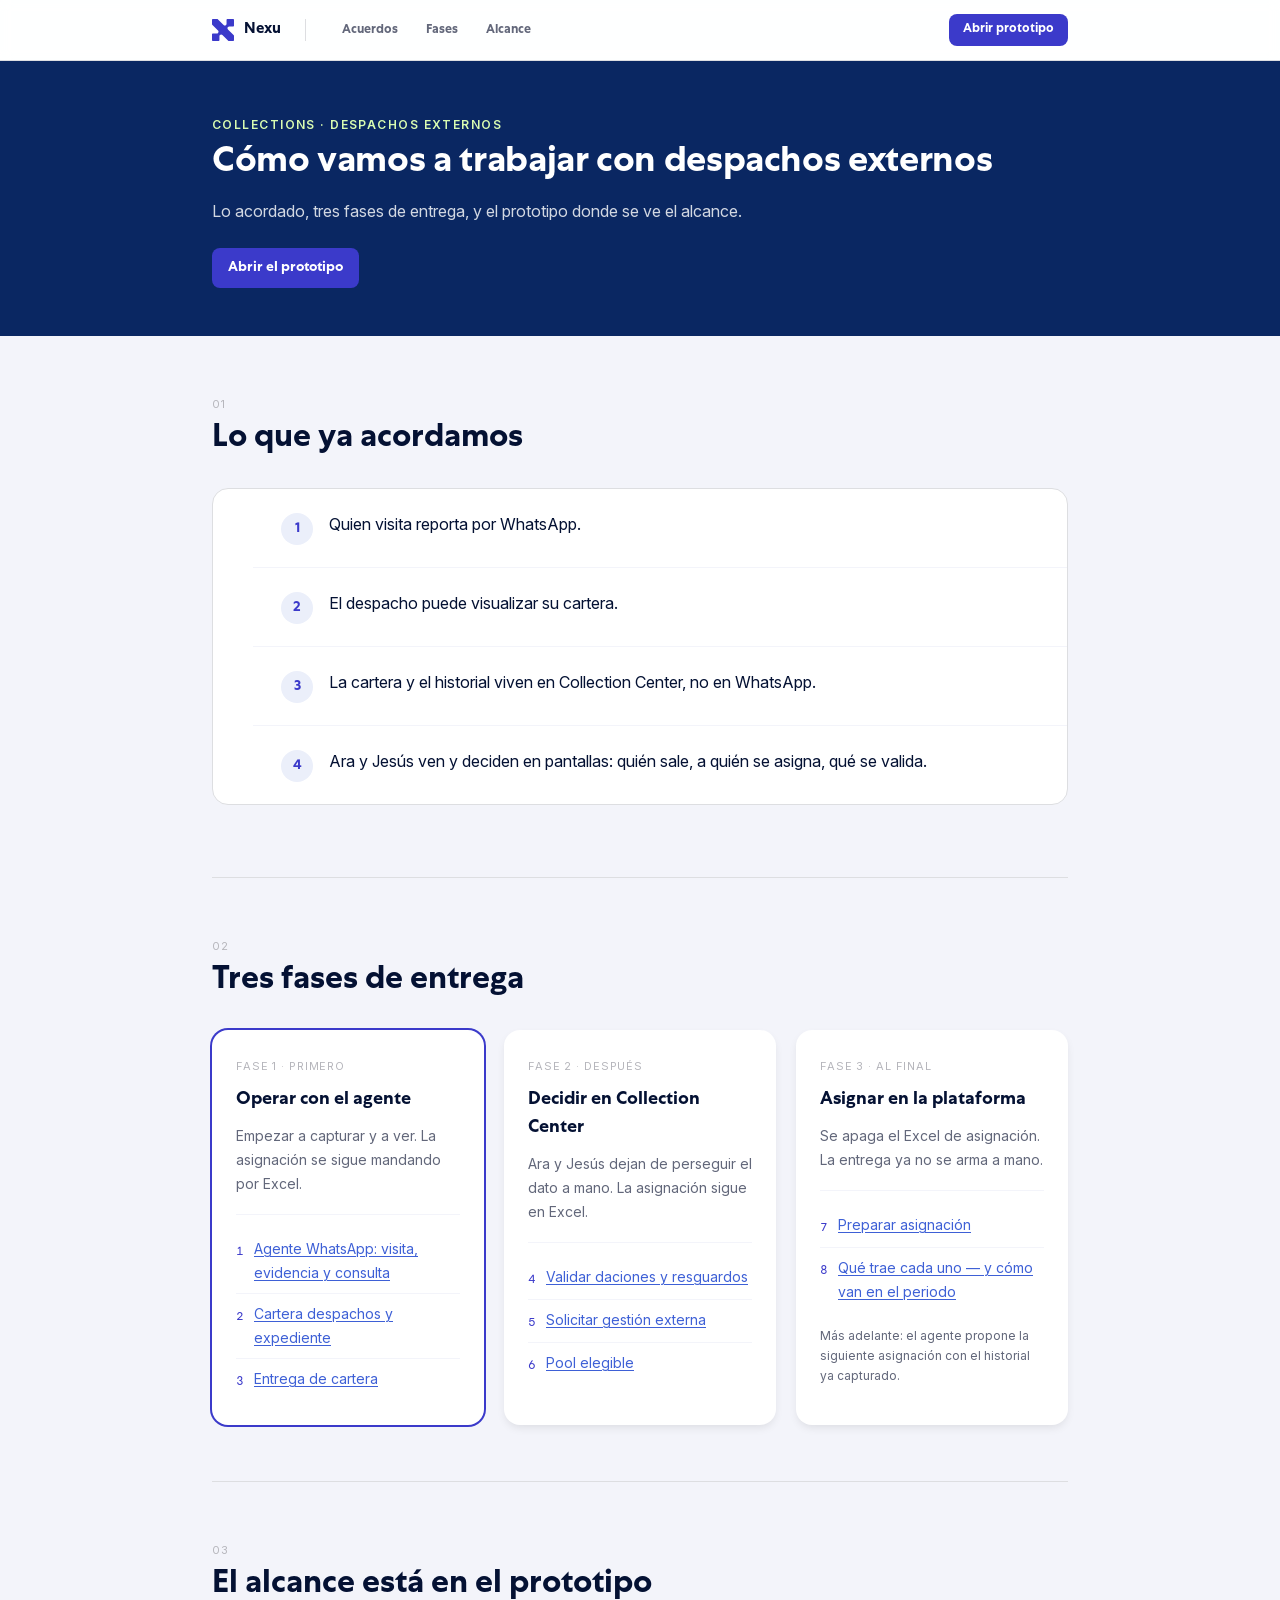
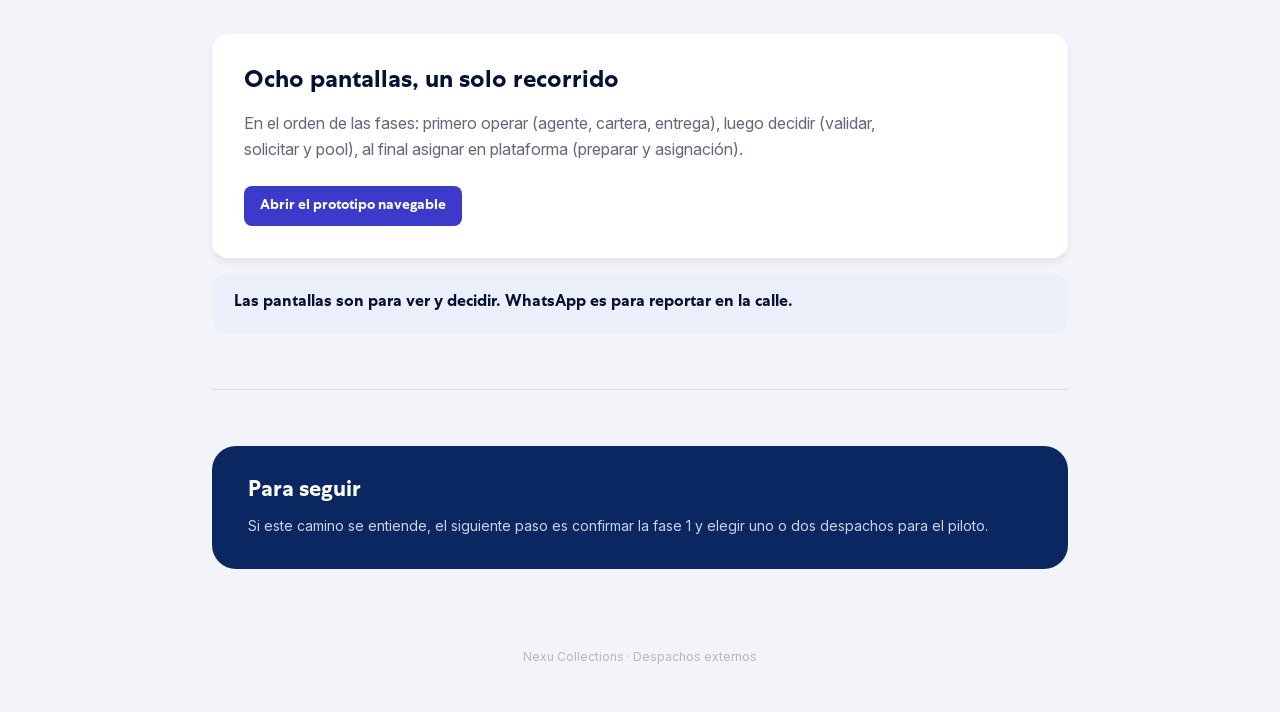
==== index.html @ f7c42046 "Publish collections deck and prototypes for the team. Static GitHub Pages copy of the hybrid proposa" ====
<!DOCTYPE html>
<html lang="es-MX">
<head>
<meta charset="UTF-8">
<meta name="viewport" content="width=device-width, initial-scale=1.0">
<title>Despachos externos — Enfoque y flujo · Nexu</title>
<link rel="stylesheet" href="design-system/colors_and_type.css">
<link rel="stylesheet" href="design-system/kit.css">
<script src="design-system/icons.js"></script>
<style>
  html{scroll-behavior:smooth;scroll-padding-top:72px}
  body{background:var(--gray-100)}
  .pitch{max-width:920px;margin:0 auto;padding:0 32px}
  .pitch section{padding:56px 0}
  .pitch section + section{border-top:1px solid var(--gray-200)}
  .doc-nav{position:sticky;top:0;z-index:50;background:rgba(255,255,255,.92);backdrop-filter:blur(6px);
    border-bottom:1px solid var(--gray-200)}
  .doc-nav-inner{max-width:920px;margin:0 auto;padding:0 32px;height:60px;display:flex;align-items:center;gap:24px}
  .doc-nav .brand{display:flex;align-items:center;gap:10px;flex:none}
  .doc-nav .brand .mark{width:22px;height:22px;color:var(--brand-primary-blue)}
  .doc-nav .brand .mark svg{width:100%;height:100%;display:block}
  .doc-nav .brand .word{font-family:var(--font-display);font-weight:700;font-size:15px;color:var(--text-base)}
  .doc-nav .sep{width:1px;height:22px;background:var(--gray-200);flex:none}
  .doc-links{display:flex;gap:4px;align-items:center;flex:1;min-width:0}
  .doc-links a{font-family:var(--font-display);font-weight:700;font-size:12.5px;color:var(--text-muted);
    text-decoration:none;white-space:nowrap;padding:8px 12px;border-radius:8px}
  .doc-links a:hover{background:var(--primary-100);color:var(--brand-primary-blue)}
  .doc-links a.btn{color:#fff;height:32px;padding:0 14px;font-size:12.5px;margin-left:auto;flex:none}
  .doc-links a.btn:hover{background:var(--brand-secondary-blue);color:#fff}
  a.btn{text-decoration:none;position:relative;z-index:2}
  .hero{background:var(--action-navy);color:#fff;padding:56px 0 48px}
  .hero-inner{max-width:920px;margin:0 auto;padding:0 32px}
  .hero .eyebrow{color:var(--brand-accent-green);font-family:var(--font-body);font-size:12px;text-transform:uppercase;
    letter-spacing:.12em;font-weight:600;margin:0 0 12px}
  .hero h1{font-family:var(--font-display);font-weight:700;font-size:36px;line-height:1.15;letter-spacing:-.01em;
    color:#fff;margin:0 0 14px}
  .hero p.lede{font-family:var(--font-body);font-size:16px;line-height:1.55;color:rgba(255,255,255,.82);
    max-width:580px;margin:0 0 24px}
  .hero-cta a{text-decoration:none}
  .sec-head{margin:0 0 28px}
  .sec-head h2{font-family:var(--font-display);font-weight:700;font-size:var(--fs-07);line-height:var(--lh-07);
    color:var(--text-base);margin:8px 0 0}
  .agree-list{background:#fff;border-radius:var(--radius-md);border:1px solid var(--gray-200);overflow:hidden}
  .agree-list li{display:flex;gap:16px;align-items:flex-start;padding:22px 28px;border-bottom:1px solid var(--gray-100);
    font-family:var(--font-body);font-size:var(--fs-04);line-height:var(--lh-04);color:var(--text-base)}
  .agree-list li:last-child{border-bottom:none}
  .agree-list .n{width:32px;height:32px;border-radius:var(--radius-pill);background:var(--primary-100);
    color:var(--brand-primary-blue);font-family:var(--font-display);font-weight:700;font-size:var(--fs-03);
    display:flex;align-items:center;justify-content:center;flex:none;margin-top:2px}
  .proto-jump{padding:32px}
  .proto-jump .card-title{font-size:var(--fs-06);line-height:var(--lh-06);margin:0 0 12px}
  .proto-jump .card-sub{font-size:var(--fs-04);line-height:var(--lh-04);color:var(--text-muted);margin:0 0 24px;max-width:640px}
  .proto-jump .btn{text-decoration:none}
  .rule{background:var(--primary-100);border-radius:var(--radius-md);padding:18px 22px;margin-top:16px;
    font-family:var(--font-display);font-weight:700;font-size:var(--fs-04);line-height:1.45;color:var(--text-base)}
  .phases{display:grid;grid-template-columns:repeat(3,1fr);gap:var(--space-5);align-items:stretch}
  .phase{padding:24px;display:flex;flex-direction:column}
  .phase.now{box-shadow:0 0 0 2px var(--brand-primary-blue)}
  .phase .lbl{font-family:var(--font-body);font-size:11px;letter-spacing:.08em;text-transform:uppercase;
    color:var(--text-subtle);margin:0 0 8px}
  .phase h3{font-family:var(--font-display);font-weight:700;font-size:var(--fs-05);line-height:var(--lh-05);margin:0 0 10px}
  .phase > p{font-family:var(--font-body);font-size:var(--fs-03);line-height:var(--lh-03);color:var(--text-muted);margin:0 0 18px}
  .phase-list + p{margin:14px 0 0;font-size:var(--fs-02);line-height:var(--lh-02)}
  .phase-list{list-style:none;margin:0;padding:0;border-top:1px solid var(--gray-100);padding-top:14px}
  .phase-list li{font-family:var(--font-body);font-size:var(--fs-03);line-height:var(--lh-03);color:var(--text-base);
    padding:8px 0;border-bottom:1px solid var(--gray-100);display:flex;gap:10px;align-items:flex-start}
  .phase-list li:last-child{border-bottom:none}
  .phase-list .step{font-family:var(--font-mono);font-size:var(--fs-02);color:var(--brand-primary-blue);flex:none;padding-top:2px}
  .phase-list a{color:var(--action-blue);text-decoration:underline;text-underline-offset:2px}
  .phase-list a:hover{color:var(--brand-primary-blue)}
  .phase-list a:focus-visible{outline:2px solid var(--brand-secondary-blue);outline-offset:2px;border-radius:4px}
  .cta{background:var(--action-navy);border-radius:24px;padding:32px 36px;color:#fff}
  .cta h2{font-family:var(--font-display);font-weight:700;font-size:22px;color:#fff;margin:0 0 8px}
  .cta p{font-family:var(--font-body);font-size:14px;color:rgba(255,255,255,.8);margin:0;line-height:1.55}
  .doc-footer{padding:24px 0 48px;text-align:center}
  .doc-footer p{font-family:var(--font-body);font-size:12px;color:var(--text-subtle);margin:0}
  @media (max-width:900px){
    .phases{grid-template-columns:1fr}
    .hero h1{font-size:28px}
    .sec-head h2{font-size:var(--fs-06);line-height:var(--lh-06)}
    .doc-links{display:none}
    .pitch{padding:0 20px}
  }
</style>
</head>
<body>

<nav class="doc-nav">
  <div class="doc-nav-inner">
    <div class="brand">
      <span class="mark">
        <svg viewBox="0 0 331.029 331.029" xmlns="http://www.w3.org/2000/svg"><path d="M 331 101.249 L 331 10.769 C 331 4.821 326.179 0 320.231 0 L 229.751 0 C 223.804 0 218.983 4.821 218.983 10.769 L 218.983 72.176 C 218.983 79.076 216.24 85.688 211.361 90.567 C 201.198 100.729 184.742 100.729 174.58 90.567 L 87.189 3.147 C 85.168 1.126 82.425 0 79.567 0 L 10.769 0 C 4.821 0 0 4.821 0 10.769 L 0 79.567 C 0 82.425 1.126 85.168 3.147 87.189 L 90.567 174.609 C 100.729 184.771 100.729 201.227 90.567 211.39 C 85.688 216.269 79.076 219.011 72.176 219.011 L 10.769 219.011 C 4.821 219.011 0 223.833 0 229.78 L 0 320.26 C 0 326.207 4.821 331.029 10.769 331.029 L 101.249 331.029 C 107.196 331.029 112.017 326.207 112.017 320.26 L 112.017 258.853 C 112.017 251.953 114.76 245.341 119.639 240.462 C 129.802 230.3 146.258 230.3 156.42 240.462 L 243.84 327.882 C 245.861 329.903 248.604 331.029 251.462 331.029 L 320.26 331.029 C 326.207 331.029 331.029 326.207 331.029 320.26 L 331.029 251.462 C 331.029 248.604 329.903 245.861 327.882 243.84 L 240.462 156.42 C 230.3 146.258 230.3 129.802 240.462 119.639 C 245.341 114.76 251.953 112.017 258.853 112.017 L 320.26 112.017 C 326.207 112.017 331.029 107.196 331.029 101.249 L 331 101.249 Z" fill="currentColor"></path></svg>
      </span>
      <span class="word">Nexu</span>
    </div>
    <div class="sep"></div>
    <div class="doc-links">
      <a href="#acuerdos">Acuerdos</a>
      <a href="#fases">Fases</a>
      <a href="#flujo">Alcance</a>
      <a class="btn btn-primary btn-sm" href="prototipos/index.html?start=agente#whatsapp">Abrir prototipo</a>
    </div>
  </div>
</nav>

<header class="hero">
  <div class="hero-inner">
    <p class="eyebrow">Collections · Despachos externos</p>
    <h1>Cómo vamos a trabajar con despachos externos</h1>
    <p class="lede">Lo acordado, tres fases de entrega, y el prototipo donde se ve el alcance.</p>
    <div class="hero-cta">
      <a class="btn btn-primary" href="prototipos/index.html?start=agente#whatsapp">Abrir el prototipo</a>
    </div>
  </div>
</header>

<div class="pitch">

  <section id="acuerdos">
    <div class="sec-head">
      <span class="eyebrow">01</span>
      <h2>Lo que ya acordamos</h2>
    </div>
    <ul class="agree-list">
      <li><span class="n">1</span> Quien visita reporta por WhatsApp.</li>
      <li><span class="n">2</span> El despacho puede visualizar su cartera.</li>
      <li><span class="n">3</span> La cartera y el historial viven en Collection Center, no en WhatsApp.</li>
      <li><span class="n">4</span> Ara y Jesús ven y deciden en pantallas: quién sale, a quién se asigna, qué se valida.</li>
    </ul>
  </section>

  <section id="fases">
    <div class="sec-head">
      <span class="eyebrow">02</span>
      <h2>Tres fases de entrega</h2>
    </div>
    <div class="phases">
      <div class="card card-raised phase now">
        <p class="lbl">Fase 1 · Primero</p>
        <h3>Operar con el agente</h3>
        <p>Empezar a capturar y a ver. La asignación se sigue mandando por Excel.</p>
        <ul class="phase-list">
          <li><span class="step">1</span> <a href="prototipos/index.html?start=whatsapp#whatsapp">Agente WhatsApp: visita, evidencia y consulta</a></li>
          <li><span class="step">2</span> <a href="prototipos/index.html?start=cartera#cartera">Cartera despachos y expediente</a></li>
          <li><span class="step">3</span> <a href="prototipos/index.html?start=entrega#entrega">Entrega de cartera</a></li>
        </ul>
      </div>
      <div class="card card-raised phase">
        <p class="lbl">Fase 2 · Después</p>
        <h3>Decidir en Collection Center</h3>
        <p>Ara y Jesús dejan de perseguir el dato a mano. La asignación sigue en Excel.</p>
        <ul class="phase-list">
          <li><span class="step">4</span> <a href="prototipos/index.html?start=hitl#hitl">Validar daciones y resguardos</a></li>
          <li><span class="step">5</span> <a href="prototipos/index.html?start=solicitud#solicitud">Solicitar gestión externa</a></li>
          <li><span class="step">6</span> <a href="prototipos/index.html?start=pool#pool">Pool elegible</a></li>
        </ul>
      </div>
      <div class="card card-raised phase">
        <p class="lbl">Fase 3 · Al final</p>
        <h3>Asignar en la plataforma</h3>
        <p>Se apaga el Excel de asignación. La entrega ya no se arma a mano.</p>
        <ul class="phase-list">
          <li><span class="step">7</span> <a href="prototipos/index.html?start=preparar#preparar">Preparar asignación</a></li>
          <li><span class="step">8</span> <a href="prototipos/index.html?start=asignacion#asignacion">Qué trae cada uno — y cómo van en el periodo</a></li>
        </ul>
        <p>Más adelante: el agente propone la siguiente asignación con el historial ya capturado.</p>
      </div>
    </div>
  </section>

  <section id="flujo">
    <div class="sec-head">
      <span class="eyebrow">03</span>
      <h2>El alcance está en el prototipo</h2>
    </div>
    <div class="card card-raised proto-jump">
      <p class="card-title">Ocho pantallas, un solo recorrido</p>
      <p class="card-sub">En el orden de las fases: primero operar (agente, cartera, entrega), luego decidir (validar, solicitar y pool), al final asignar en plataforma (preparar y asignación).</p>
      <a class="btn btn-primary" href="prototipos/index.html?start=agente#whatsapp">Abrir el prototipo navegable</a>
    </div>
    <div class="rule">Las pantallas son para ver y decidir. WhatsApp es para reportar en la calle.</div>
  </section>

  <section id="seguir">
    <div class="cta">
      <h2>Para seguir</h2>
      <p>Si este camino se entiende, el siguiente paso es confirmar la fase 1 y elegir uno o dos despachos para el piloto.</p>
    </div>
  </section>

  <div class="doc-footer">
    <p>Nexu Collections · Despachos externos</p>
  </div>
</div>

<script>
  document.querySelectorAll("[data-icon]").forEach(function (el) {
    el.innerHTML = nexuIconSVG(el.getAttribute("data-icon"), Number(el.getAttribute("data-size") || 20));
  });
</script>
</body>
</html>
---- design-system/colors_and_type.css ----
/* ============================================================================
   NEXU DESIGN SYSTEM — Foundations: Color + Type + Spacing + Elevation
   Source: "UI Design System 2026 - WIP.fig" (Nexu). All hex values are exact.
   Load this file (it @imports the fonts) before any component CSS.
   ============================================================================ */

/* Icon library: Google Material Symbols (Outlined + Rounded). @import must precede @font-face. */
@import url('https://fonts.googleapis.com/css2?family=Material+Symbols+Outlined:opsz,wght,FILL,GRAD@20..48,100..700,0..1,-50..200');
@import url('https://fonts.googleapis.com/css2?family=Material+Symbols+Rounded:opsz,wght,FILL,GRAD@20..48,100..700,0..1,-50..200');

/* ----------------------------------------------------------------------------
   FONTS
   - Centra No1  → display, headings, labels, button text (Bold + Book)
   - Centra Mono → numerics / tabular figures (Book)
   - Inter       → body copy + dense UI text (variable)
---------------------------------------------------------------------------- */
@font-face {
  font-family: "Centra No1";
  src: url("fonts/CentraNo1-Book.otf") format("opentype");
  font-weight: 400;
  font-style: normal;
  font-display: swap;
}
@font-face {
  font-family: "Centra No1";
  src: url("fonts/CentraNo1-Bold.otf") format("opentype");
  font-weight: 700;
  font-style: normal;
  font-display: swap;
}
@font-face {
  font-family: "Centra No1";
  src: url("fonts/CentraNo1-BoldItalic.otf") format("opentype");
  font-weight: 700;
  font-style: italic;
  font-display: swap;
}
@font-face {
  font-family: "Centra Mono";
  src: url("fonts/CentraMono-Book.otf") format("opentype");
  font-weight: 400;
  font-style: normal;
  font-display: swap;
}
@font-face {
  font-family: "Inter";
  src: url("fonts/Inter-Variable.ttf") format("truetype");
  font-weight: 100 900;
  font-style: normal;
  font-display: swap;
}

:root {
  /* ==========================================================================
     COLOR — TEXT
     ========================================================================== */
  --text-base:    #041133; /* all primary text / headings */
  --text-muted:   #62677A; /* subtitles, secondary copy */
  --text-subtle:  #B6B6BC; /* captions, placeholders, disabled */
  --text-on-dark: #FFFFFF; /* text on dark / brand backgrounds */

  /* ==========================================================================
     COLOR — BRAND
     ========================================================================== */
  --brand-primary-blue:   #3B3ACA; /* core brand identity blue */
  --brand-secondary-blue: #313895; /* deep brand blue / focus rings */
  --brand-accent-green:   #D9FCB1; /* Nexu accent green (logo, highlights) */

  /* Action blue — the interactive primary used by buttons & nav.
     (Distinct from brand-primary-blue in the component library.) */
  --action-blue:       #3E60D6;
  --action-navy:       #0A2762; /* sidebar / app chrome background */

  /* ==========================================================================
     COLOR — PRIMARY SHADES (interactive blue ramp)
     ========================================================================== */
  --primary-900: #2C4CB9; /* buttons, text, icons */
  --primary-700: #6580DE;
  --primary-500: #B2BFEF;
  --primary-300: #D8DFF7;
  --primary-100: #EBEFFA;

  /* ==========================================================================
     COLOR — SECONDARY SHADES (deep blue ramp)
     ========================================================================== */
  --secondary-900: #222983;
  --secondary-700: #5A60AA;
  --secondary-500: #ADAFD5;
  --secondary-300: #D6D7EA;
  --secondary-100: #EAEBF4;

  /* ==========================================================================
     COLOR — NEUTRAL
     ========================================================================== */
  --gray-900: #3A3D49; /* buttons, text, icons */
  --gray-700: #62636C; /* headers, footers, bars */
  --gray-500: #A9ACB6; /* borders, lines, dividers */
  --gray-200: #DDDEE1; /* shapes / component fills */
  --gray-100: #F3F4FA; /* screen backgrounds */
  --white:    #FFFFFF;

  /* Extra surface tints observed across components */
  --surface-page:   #F9F9F9; /* doc / canvas background */
  --surface-faint:  #F3F4FA; /* level-1 card border / subtle fill */

  /* ==========================================================================
     COLOR — STATE / SEMANTIC
     ========================================================================== */
  --success-900: #148666; /* text + icons */
  --success-700: #24A785;
  --success-500: #96D8C2;
  --success-300: #CBEDD3;
  --success-100: #E0FBEA; /* soft background */

  --warning-900: #DD9600; /* text + icons */
  --warning-700: #F4BB45;
  --warning-500: #FBE0A7;
  --warning-300: #FDF0D3;
  --warning-100: #FFF4DE; /* soft background */

  --error-900: #AC2446; /* text + icons */
  --error-800: #C8264F;
  --error-700: #E64566;
  --error-500: #F0ACB2;
  --error-300: #FFD8DC;
  --error-100: #FFE9EB; /* soft background */

  /* ==========================================================================
     TYPE — FAMILIES
     ========================================================================== */
  --font-display: "Centra No1", "Helvetica Neue", Arial, sans-serif; /* headings, labels, buttons */
  --font-body:    "Inter", "Helvetica Neue", Arial, sans-serif;       /* body + dense UI */
  --font-mono:    "Centra Mono", "Roboto Mono", ui-monospace, monospace; /* figures */

  /* ==========================================================================
     TYPE — SCALE (desktop). Pairs: size / line-height
     ========================================================================== */
  --fs-00: 8px;   --lh-00: 10px;
  --fs-01: 10px;  --lh-01: 14px;
  --fs-02: 12px;  --lh-02: 20px;  /* dominant UI text size */
  --fs-03: 14px;  --lh-03: 24px;
  --fs-04: 16px;  --lh-04: 26px;
  --fs-05: 18px;  --lh-05: 28px;
  --fs-06: 24px;  --lh-06: 32px;
  --fs-07: 32px;  --lh-07: 40px;
  --fs-08: 56px;  --lh-08: 64px;
  --fs-09: 72px;  --lh-09: 80px;

  /* ==========================================================================
     SPACING — 8pt base, 4pt sub-steps
     ========================================================================== */
  --space-0: 2px;
  --space-1: 4px;
  --spacing-base: 8px;  /* base unit (token name: spacing-base) */
  --space-3: 12px;
  --space-4: 16px;
  --space-5: 20px;
  --space-6: 24px;   /* grid gutter */
  --space-8: 32px;
  --space-10: 40px;
  --space-12: 48px;
  --space-16: 64px;
  --space-24: 96px;
  --space-32: 128px;
  --space-64: 256px;
  --space-128: 512px;

  /* ==========================================================================
     RADII
     ========================================================================== */
  --radius-xs: 4px;
  --radius-sm: 8px;   /* buttons, inputs, chips */
  --radius-md: 16px;  /* cards */
  --radius-lg: 32px;  /* large surfaces / sheets */
  --radius-pill: 9999px; /* status tags, toggles */

  /* ==========================================================================
     ELEVATION — soft, low-contrast shadows (10,10,10 base)
     ========================================================================== */
  --shadow-hover-button: 0 4px 4px 0 rgba(0, 0, 0, 0.10); /* button hover lift */
  --shadow-xs:  0 1px 2px 0 rgba(10, 10, 10, 0.05);
  --shadow-s:   0 1px 4px 0 rgba(10, 10, 10, 0.10);
  --shadow-m:   0 4px 10px -2px rgba(10, 10, 10, 0.10);   /* cards, dropdowns */
  --shadow-l:   0 10px 15px -5px rgba(10, 10, 10, 0.10);  /* raised cards */
  --shadow-xl:  0 15px 20px -5px rgba(10, 10, 10, 0.10);  /* popovers */
  --shadow-2xl: 0 25px 40px -10px rgba(10, 10, 10, 0.20); /* modals */
  --shadow-focus: 0 0 0 2px var(--secondary-900);         /* focus ring (composite) */
  /* legacy aliases (kept so existing components don't break) */
  --shadow-sm: var(--shadow-m);
  --shadow-md: var(--shadow-l);
  --shadow-lg: var(--shadow-xl);

  /* Grid */
  --grid-max: 1440px;
  --grid-cols: 12; /* @kind other */
  --grid-gutter: 24px;
}

/* ============================================================================
   SEMANTIC TYPE ROLES
   Apply as classes or copy the declarations. Headings = Centra No1 Bold.
   ============================================================================ */
.t-display {
  font-family: var(--font-display); font-weight: 700;
  font-size: var(--fs-09); line-height: var(--lh-09); color: var(--text-base);
  letter-spacing: -0.01em;
}
.t-h1 {
  font-family: var(--font-display); font-weight: 700;
  font-size: var(--fs-07); line-height: var(--lh-07); color: var(--text-base);
}
.t-h2 {
  font-family: var(--font-display); font-weight: 700;
  font-size: var(--fs-06); line-height: var(--lh-06); color: var(--text-base);
}
.t-h3 {
  font-family: var(--font-display); font-weight: 700;
  font-size: var(--fs-05); line-height: var(--lh-05); color: var(--text-base);
}
.t-title {
  font-family: var(--font-display); font-weight: 700;
  font-size: var(--fs-04); line-height: var(--lh-04); color: var(--text-base);
}
.t-label {
  /* input labels, eyebrow labels */
  font-family: var(--font-display); font-weight: 700;
  font-size: var(--fs-02); line-height: 16px; color: var(--text-base);
}
.t-body {
  font-family: var(--font-body); font-weight: 400;
  font-size: var(--fs-04); line-height: var(--lh-04); color: var(--text-base);
}
.t-body-strong {
  font-family: var(--font-body); font-weight: 500;
  font-size: var(--fs-04); line-height: var(--lh-04); color: var(--text-base);
}
.t-ui {
  /* default dense UI text (table cells, fields) */
  font-family: var(--font-body); font-weight: 400;
  font-size: var(--fs-03); line-height: var(--lh-03); color: var(--text-base);
}
.t-ui-strong {
  font-family: var(--font-body); font-weight: 500;
  font-size: var(--fs-03); line-height: var(--lh-03); color: var(--text-base);
}
.t-caption {
  font-family: var(--font-body); font-weight: 400;
  font-size: var(--fs-02); line-height: var(--lh-02); color: var(--text-muted);
}
.t-button {
  font-family: var(--font-display); font-weight: 700;
  font-size: var(--fs-03); line-height: var(--lh-02); letter-spacing: 0;
}
.t-mono {
  font-family: var(--font-mono); font-weight: 400;
  font-variant-numeric: tabular-nums;
  font-size: var(--fs-04); line-height: var(--lh-04); color: var(--text-base);
}

/* ============================================================================
   ICONS — Material Symbols Outlined
   Outlined variant, regular stroke (wght 400), color inherits via currentColor.
   Recommended sizes: 16px inline · 20px UI · 24px navigation.
   Render via nexuIconSVG(name, size) in icons.js (maps DS names → glyph names).
   ============================================================================ */
.material-symbols-outlined {
  font-family: "Material Symbols Outlined";
  font-weight: normal;
  font-style: normal;
  line-height: 1;
  letter-spacing: normal;
  text-transform: none;
  display: inline-flex;
  align-items: center;
  justify-content: center;
  white-space: nowrap;
  direction: ltr;
  overflow: hidden;
  -webkit-font-feature-settings: "liga";
  -webkit-font-smoothing: antialiased;
  font-variation-settings: "FILL" 0, "wght" 400, "GRAD" 0, "opsz" 24;
}
.material-symbols-rounded {
  font-family: "Material Symbols Rounded";
  font-weight: normal;
  font-style: normal;
  line-height: 1;
  letter-spacing: normal;
  text-transform: none;
  display: inline-flex;
  align-items: center;
  justify-content: center;
  white-space: nowrap;
  direction: ltr;
  overflow: hidden;
  -webkit-font-feature-settings: "liga";
  -webkit-font-smoothing: antialiased;
  font-variation-settings: "FILL" 0, "wght" 400, "GRAD" 0, "opsz" 24;
}
---- design-system/kit.css ----
/* Nexu platform UI kit — component styling. Built on the design-system foundations. */
@import "./colors_and_type.css";

*{box-sizing:border-box}
html,body{margin:0;height:100%}
body{font-family:var(--font-body);color:var(--text-base);background:var(--gray-100)}
#root{height:100%}

/* ---- App shell ---- */
.app{display:flex;height:100vh;overflow:hidden}
.main{flex:1;display:flex;flex-direction:column;min-width:0}
.content{flex:1;overflow:auto;padding:28px 32px}
.content-inner{max-width:1180px;margin:0 auto}

/* ---- Sidebar ---- */
.sidebar{width:240px;flex:none;background:var(--action-navy);display:flex;flex-direction:column;padding:22px 0;color:#fff;
  position:relative;z-index:20;transition:width .2s ease}
.sidebar.collapsed{width:80px}
.sb-toggle{position:absolute;top:16px;right:-12px;width:24px;height:24px;border-radius:9999px;background:#fff;
  border:1px solid var(--gray-200);box-shadow:var(--shadow-s);display:flex;align-items:center;justify-content:center;
  cursor:pointer;color:var(--text-muted);z-index:40}
.sb-toggle .ic{width:16px;height:16px;display:inline-flex}
.sb-toggle:hover{color:var(--brand-primary-blue);border-color:var(--brand-primary-blue)}
.sb-logo{display:flex;align-items:center;gap:10px;padding:0 24px 18px;flex:none}
.sb-logo .mark{width:30px;height:30px;color:var(--brand-accent-green);flex:none}
.sb-logo .mark svg{width:100%;height:100%;display:block}
.sb-logo .word{font-family:var(--font-display);font-weight:700;font-size:22px;letter-spacing:-.01em}
.sb-nav{flex:1;overflow-y:auto;padding:2px 0 6px}
.sb-nav::-webkit-scrollbar{width:6px}
.sb-nav::-webkit-scrollbar-thumb{background:rgba(255,255,255,.16);border-radius:9999px}
.sb-section{font-family:var(--font-body);font-size:10px;letter-spacing:.1em;text-transform:uppercase;color:rgba(255,255,255,.42);padding:14px 24px 6px}
.sb-item{display:flex;align-items:center;gap:12px;margin:1px 12px;padding:8px 12px;border-radius:8px;cursor:pointer;
  font-family:var(--font-display);font-weight:700;font-size:13px;color:rgba(255,255,255,.78);transition:background .12s,color .12s}
.sb-item .ic{width:20px;height:20px;flex:none;display:inline-flex}
.sb-item:hover{background:rgba(255,255,255,.07);color:#fff}
.sb-item.active{background:var(--action-blue);color:#fff}
.sb-item .lbl{flex:1;min-width:0;overflow:hidden;text-overflow:ellipsis;white-space:nowrap}
.sb-item .caret{width:18px;height:18px;flex:none;display:inline-flex;opacity:.7;transition:transform .15s}
.sb-item .caret.open{transform:rotate(180deg)}
/* submenu */
.sb-sub{margin:2px 0 4px}
.sb-subitem{display:flex;align-items:center;gap:10px;margin:1px 12px 1px 22px;padding:7px 10px;border-radius:8px;cursor:pointer;
  font-family:var(--font-display);font-weight:700;font-size:12.5px;color:rgba(255,255,255,.62);transition:background .12s,color .12s}
.sb-subitem .ic{width:18px;height:18px;flex:none;display:inline-flex}
.sb-subitem .lbl{flex:1;min-width:0;overflow:hidden;text-overflow:ellipsis;white-space:nowrap}
.sb-subitem:hover{background:rgba(255,255,255,.06);color:#fff}
.sb-subitem.active{background:var(--action-blue);color:#fff}
.sb-footer{flex:none;border-top:1px solid rgba(255,255,255,.10);padding-top:8px}
.sb-user{margin:8px 12px 0;padding:11px;border-radius:10px;background:rgba(255,255,255,.06);display:flex;align-items:center;gap:10px}

/* ---- Sidebar collapsed + flyout ---- */
.sidebar.collapsed .sb-logo{justify-content:center;padding:0 4px 14px}
.sidebar.collapsed .sb-logo .word{display:none}
.sidebar.collapsed .sb-section{display:none}
.sidebar.collapsed .sb-nav{overflow:visible;display:flex;flex-direction:column;align-items:center;padding:2px 4px 6px}
.sidebar.collapsed .sb-item{
  width:72px;height:auto;min-height:54px;margin:2px auto;padding:6px 4px;gap:4px;
  flex-direction:column;justify-content:center;align-items:center;text-align:center;box-sizing:border-box
}
.sidebar.collapsed .sb-item .ic{width:22px;height:22px}
.sidebar.collapsed .sb-item .lbl{
  display:-webkit-box;-webkit-box-orient:vertical;-webkit-line-clamp:2;
  flex:none;width:100%;max-width:100%;margin:0;
  font-size:9px;line-height:1.15;font-weight:700;
  text-align:center;white-space:normal;overflow:hidden;text-overflow:ellipsis
}
.sidebar.collapsed .sb-item .caret{display:none}
.sidebar.collapsed .sb-parent-wrap{width:100%;display:flex;flex-direction:column;align-items:center}
.sidebar.collapsed .sb-footer{display:flex;flex-direction:column;align-items:center;width:100%}
.sidebar.collapsed .sb-footer .sb-item{width:72px;height:auto;min-height:54px;margin:2px auto}
.sidebar.collapsed .sb-user{width:40px;height:40px;margin:8px auto 0;padding:0;gap:0;justify-content:center}
.sidebar.collapsed .sb-user > div{display:none}
.sb-parent-wrap{position:relative}
.sb-flyout{position:absolute;left:calc(100% + 12px);top:0;background:#fff;border:1px solid var(--gray-200);
  border-radius:8px;box-shadow:var(--shadow-m);min-width:212px;max-width:280px;max-height:min(70vh,520px);
  display:flex;flex-direction:column;overflow:hidden;padding:0;z-index:60}
.sb-flyout .ft{flex:none;font-family:var(--font-display);font-weight:700;font-size:11px;color:var(--text-muted);
  padding:12px 16px 8px;text-transform:uppercase;letter-spacing:.05em;border-bottom:1px solid var(--gray-200)}
.sb-flyout-list{overflow-y:auto;overflow-x:hidden;flex:1 1 auto;min-height:0;padding:6px 0;
  scrollbar-width:thin;scrollbar-color:var(--gray-500) transparent}
.sb-fly-item{display:flex;align-items:center;gap:10px;height:40px;padding:0 16px;cursor:pointer;
  font-family:var(--font-display);font-weight:700;font-size:13px;color:var(--text-base)}
.sb-fly-item .ic{width:18px;height:18px;display:inline-flex;color:var(--text-muted);flex:none}
.sb-fly-item:hover{background:var(--gray-100)}
.sb-fly-item.active{color:var(--brand-primary-blue)}
.sb-fly-item.active .ic{color:var(--brand-primary-blue)}
.sb-user .av{width:34px;height:34px;border-radius:9999px;background:var(--brand-accent-green);color:var(--action-navy);
  display:flex;align-items:center;justify-content:center;font-family:var(--font-display);font-weight:700;font-size:13px;flex:none}
.sb-user .nm{font-family:var(--font-display);font-weight:700;font-size:13px;color:#fff;line-height:1.2}
.sb-user .role{font-size:11px;color:rgba(255,255,255,.55)}

/* ---- Top bar ---- */
.topbar{height:64px;flex:none;background:#fff;border-bottom:1px solid var(--gray-200);
  display:flex;align-items:center;gap:18px;padding:0 28px}
.topbar .title{font-family:var(--font-display);font-weight:700;font-size:20px;color:var(--text-base)}
.topbar .crumb{font-family:var(--font-body);font-size:13px;color:var(--text-muted);display:flex;align-items:center;gap:8px;cursor:pointer}
.topbar .crumb .ic{width:18px;height:18px;display:inline-flex}
.topbar-spacer{flex:1}
.searchbar{display:flex;align-items:center;gap:8px;background:var(--gray-100);border-radius:8px;padding:8px 12px;width:280px}
.searchbar .ic{width:18px;height:18px;color:var(--text-muted);flex:none;display:inline-flex}
.searchbar input{border:none;background:transparent;outline:none;flex:1;font-family:var(--font-body);font-size:13px;color:var(--text-base);min-width:0}
.searchbar input::placeholder{color:var(--text-subtle)}
/* Icon button — chrome / row actions. Always reset native <button> chrome. */
.icon-btn{width:40px;height:40px;border-radius:var(--radius-sm);border:none;padding:0;background:transparent;
  display:inline-flex;align-items:center;justify-content:center;color:var(--gray-900);cursor:pointer;position:relative;
  transition:background .12s,color .12s}
.icon-btn:hover{background:var(--primary-100);color:var(--brand-primary-blue)}
.icon-btn:focus-visible{outline:2px solid var(--brand-secondary-blue);outline-offset:2px}
.icon-btn:disabled{color:var(--text-subtle);cursor:not-allowed;background:transparent}
.icon-btn .ic{width:22px;height:22px;display:inline-flex;color:inherit}
.icon-btn .dot{position:absolute;top:9px;right:10px;width:7px;height:7px;border-radius:9999px;background:var(--error-800);border:1.5px solid #fff}
.icon-btn-sm{width:32px;height:32px}
.icon-btn-sm .ic{width:20px;height:20px}

/* ---- Buttons ---- */
.btn{display:inline-flex;align-items:center;justify-content:center;gap:8px;border:none;cursor:pointer;
  font-family:var(--font-display);font-weight:700;font-size:14px;line-height:20px;border-radius:8px;height:40px;padding:0 16px;white-space:nowrap;transition:background .12s,box-shadow .12s,color .12s}
.btn .ic{width:18px;height:18px;display:inline-flex;flex:none}
.btn-primary{background:var(--brand-primary-blue);color:#fff}
.btn-primary:hover{background:var(--brand-secondary-blue)}
.btn-secondary{background:transparent;color:var(--brand-primary-blue);box-shadow:inset 0 0 0 1.5px var(--brand-primary-blue)}
.btn-secondary:hover{background:var(--primary-100)}
.btn-tertiary{background:transparent;color:var(--brand-primary-blue)}
.btn-tertiary:hover{background:var(--primary-100)}
.btn-danger{background:var(--error-800);color:#fff}
.btn-danger:hover{background:var(--error-900)}
.btn-ghost-danger{background:#fff;color:var(--error-800);box-shadow:inset 0 0 0 1.5px var(--error-500)}
.btn-ghost-danger:hover{background:var(--error-100)}
.btn[disabled]{background:var(--gray-100);color:var(--gray-500);cursor:not-allowed;box-shadow:none}
.btn-sm{height:32px;padding:0 16px;font-size:14px}
.btn-lg{height:48px;padding:0 16px;font-size:14px}

/* ---- Status tags ---- */
.tag{display:inline-flex;align-items:center;gap:6px;border-radius:9999px;
  font-family:var(--font-display);font-weight:700;font-size:12px;line-height:18px;padding:3px 11px;white-space:nowrap}
.tag .ic{width:13px;height:13px;display:inline-flex}

/* ---- Cards ---- */
.card{background:#fff;border-radius:16px;padding:20px}
.card-flat{border:1px solid var(--surface-faint)}
.card-raised{box-shadow:var(--shadow-sm)}
.card-title{font-family:var(--font-display);font-weight:700;font-size:16px;color:var(--text-base);margin:0 0 4px}
.card-sub{font-family:var(--font-body);font-size:12px;color:var(--text-muted)}
.eyebrow{font-family:var(--font-body);font-size:11px;color:var(--text-subtle);text-transform:uppercase;letter-spacing:.07em}

/* ---- KPI ---- */
.kpi{display:flex;flex-direction:column;gap:10px}
.kpi .ic-wrap{width:40px;height:40px;border-radius:10px;display:flex;align-items:center;justify-content:center}
.kpi .ic-wrap .ic{width:22px;height:22px;display:inline-flex}
.kpi .val{font-family:var(--font-mono);font-size:30px;line-height:1;color:var(--text-base)}
.kpi .lab{font-family:var(--font-body);font-size:13px;color:var(--text-muted)}
.kpi .delta{font-family:var(--font-display);font-weight:700;font-size:12px}

/* ---- Table ---- */
.table{width:100%;border-collapse:collapse;background:#fff}
.table thead th{text-align:left;font-family:var(--font-display);font-weight:700;font-size:11px;text-transform:uppercase;letter-spacing:.05em;
  color:var(--text-muted);padding:12px 16px;border-bottom:1px solid var(--gray-200);white-space:nowrap}
.table tbody td{padding:14px 16px;border-bottom:1px solid var(--gray-100);font-family:var(--font-body);font-size:13px;color:var(--text-base);vertical-align:middle}
.table tbody tr{cursor:pointer;transition:background .1s}
.table tbody tr:hover{background:var(--primary-100)}
.table tbody tr:last-child td{border-bottom:none}
.td-num{font-family:var(--font-mono);font-variant-numeric:tabular-nums}
.cell-client{display:flex;align-items:center;gap:10px}
.cell-client .av{width:32px;height:32px;border-radius:9999px;background:var(--primary-100);color:var(--action-blue);
  display:flex;align-items:center;justify-content:center;font-family:var(--font-display);font-weight:700;font-size:12px;flex:none}
.cell-client .nm{font-family:var(--font-display);font-weight:700;font-size:13px;color:var(--text-base);line-height:1.25;white-space:nowrap}
.cell-client .id{font-size:11px;color:var(--text-muted);font-family:var(--font-mono)}

/* ---- Segmented control ---- */
.seg{display:inline-flex;background:var(--gray-100);border-radius:8px;padding:3px;gap:2px}
.seg button{border:none;background:transparent;cursor:pointer;font-family:var(--font-display);font-weight:700;font-size:13px;
  color:var(--text-muted);padding:6px 14px;border-radius:6px;white-space:nowrap;transition:.12s}
.seg button.on{background:#fff;color:var(--brand-primary-blue);box-shadow:var(--shadow-s)}

/* ---- Tabs ---- */
.tabs{display:flex;gap:4px;border-bottom:1px solid var(--gray-200)}
.tabs button{border:none;background:transparent;cursor:pointer;font-family:var(--font-display);font-weight:700;font-size:14px;
  color:var(--text-muted);padding:12px 16px;border-bottom:2px solid transparent;margin-bottom:-1px;transition:.12s}
.tabs button:hover{color:var(--text-base)}
.tabs button.on{color:var(--action-blue);border-bottom-color:var(--action-blue)}
.tabs .count{display:inline-block;margin-left:7px;font-size:11px;background:var(--gray-100);color:var(--text-muted);border-radius:9999px;padding:1px 7px}
.tabs button.on .count{background:var(--primary-100);color:var(--action-blue)}

/* ---- Field rows (read display) ---- */
.field-grid{display:grid;grid-template-columns:1fr 1fr;gap:18px 28px}
.field-row .k{font-family:var(--font-body);font-size:11px;color:var(--text-subtle);text-transform:uppercase;letter-spacing:.05em;margin-bottom:3px}
.field-row .v{font-family:var(--font-display);font-weight:700;font-size:15px;color:var(--text-base)}

/* ---- Document checklist ---- */
.doc{display:flex;align-items:center;gap:12px;padding:11px 0;border-bottom:1px solid var(--gray-100)}
.doc:last-child{border-bottom:none}
.doc .badge{width:24px;height:24px;border-radius:9999px;display:flex;align-items:center;justify-content:center;flex:none}
.doc .badge .ic{width:14px;height:14px;display:inline-flex}
.doc .nm{flex:1;font-family:var(--font-body);font-weight:500;font-size:14px;color:var(--text-base)}

/* ---- Score gauge ---- */
.score{display:flex;align-items:center;gap:14px}
.score .ring{width:64px;height:64px;border-radius:9999px;flex:none;display:flex;align-items:center;justify-content:center;
  font-family:var(--font-mono);font-size:20px;color:var(--text-base)}
.score .ring .inner{width:50px;height:50px;border-radius:9999px;background:#fff;display:flex;align-items:center;justify-content:center}

/* ---- progress ---- */
.bar{height:8px;border-radius:9999px;background:var(--gray-200);overflow:hidden}
.bar>span{display:block;height:100%;border-radius:9999px;background:var(--action-blue)}

/* ---- misc ---- */
.row{display:flex;align-items:center}
.gap8{gap:8px}.gap12{gap:12px}.gap16{gap:16px}.gap24{gap:24px}
.between{justify-content:space-between}
.toolbar{display:flex;align-items:center;gap:12px;margin-bottom:18px}
.page-title{font-family:var(--font-display);font-weight:700;font-size:26px;color:var(--text-base);margin:0}
.muted{color:var(--text-muted)}
.divider{height:1px;background:var(--gray-100);margin:16px 0}
.pagination{display:flex;align-items:center;gap:6px;padding:14px 16px;font-family:var(--font-body);font-size:13px;color:var(--text-muted)}
.pagination .pg{width:30px;height:30px;border-radius:7px;display:flex;align-items:center;justify-content:center;cursor:pointer;font-family:var(--font-display);font-weight:700}
.pagination .pg.on{background:var(--brand-primary-blue);color:#fff}
.pagination .pg:not(.on):hover{background:var(--gray-100)}

/* ---- Form fields (input / select / textarea) ---- */
.form-field{display:flex;flex-direction:column;gap:6px}
.form-field > label{font-family:var(--font-body);font-weight:500;font-size:12px;color:var(--gray-700);
  text-transform:uppercase;letter-spacing:.6px}
.form-field > label .req{color:var(--error-800);margin-left:2px}
.control{display:flex;align-items:center;gap:10px;min-height:44px;box-sizing:border-box;
  background:#fff;border:1px solid var(--gray-200);border-radius:8px;padding:0 14px;transition:border-color .12s}
.control:hover{border-color:var(--gray-500)}
.control:focus-within{border-color:var(--brand-primary-blue)}
.control.error{border-color:var(--error-800)}
.control.disabled{background:var(--gray-100);border-color:var(--gray-200)}
.control input,.control select,.control textarea{flex:1;min-width:0;border:none;outline:none;background:transparent;
  font-family:var(--font-body);font-weight:400;font-size:14px;color:var(--text-base);padding:11px 0}
.control input::placeholder,.control textarea::placeholder{color:var(--gray-500)}
.control select{cursor:pointer;-webkit-appearance:none;appearance:none}
.control select:invalid{color:var(--gray-500)}
.control.disabled input{color:var(--gray-500)}
.control .ic{width:20px;height:20px;color:var(--text-muted);flex:none;display:inline-flex;pointer-events:none}
.control .lead{color:var(--text-muted)}
.help{font-family:var(--font-body);font-weight:400;font-size:12px;color:var(--gray-700)}
.help.error{color:var(--error-900)}

/* selection controls (form) */
.ck{width:18px;height:18px;border-radius:4px;border:1.5px solid var(--gray-500);background:#fff;flex:none;
  display:flex;align-items:center;justify-content:center;cursor:pointer;transition:.12s}
.ck.on{background:var(--brand-primary-blue);border-color:var(--brand-primary-blue)}
.ck:hover{border-color:var(--brand-primary-blue)}
.ck .ic{width:13px;height:13px;color:#fff;display:none}
.ck.on .ic{display:inline-flex}
.rb{width:18px;height:18px;border-radius:9999px;border:1.5px solid var(--gray-500);background:#fff;flex:none;
  display:flex;align-items:center;justify-content:center;cursor:pointer;transition:.12s}
.rb.on{border:2px solid var(--brand-primary-blue)}
.rb:hover{border-color:var(--brand-primary-blue)}
.rb.on::after{content:"";width:8px;height:8px;border-radius:9999px;background:var(--brand-primary-blue)}
.opt-label{display:flex;align-items:center;gap:10px;font-family:var(--font-body);font-size:14px;color:var(--text-base);cursor:pointer}

/* form section card */
.section-num{width:26px;height:26px;border-radius:9999px;background:var(--primary-100);color:var(--brand-primary-blue);
  font-family:var(--font-display);font-weight:700;font-size:13px;display:flex;align-items:center;justify-content:center;flex:none}
.section-head{display:flex;align-items:center;gap:12px;margin-bottom:20px}
.section-head .st{font-family:var(--font-display);font-weight:700;font-size:17px;color:var(--text-base)}
.section-head .ss{font-family:var(--font-body);font-size:12px;color:var(--text-muted)}
.yn-row{display:flex;align-items:center;justify-content:space-between;gap:16px;padding:14px 0;border-bottom:1px solid var(--gray-100)}
.yn-row:last-child{border-bottom:none}
.yn-q{font-family:var(--font-body);font-size:14px;color:var(--text-base);max-width:70%}
.yn-opts{display:flex;gap:22px}

/* sticky form footer */
.content--form{padding:28px 40px 104px}
.content--form .content-inner{margin:0}
.form-footer{position:fixed;left:240px;right:0;bottom:0;min-height:72px;box-sizing:border-box;
  background:#fff;border-top:1px solid var(--gray-200);
  box-shadow:0 -4px 12px -8px rgba(10,10,10,.14);padding:16px 40px;
  display:flex;align-items:center;gap:24px;z-index:30;transition:left .2s ease}
.app.sb-collapsed .form-footer{left:80px}
.form-footer .legal{flex:1;text-align:left;font-family:var(--font-body);font-size:12px;line-height:18px;color:var(--text-muted)}
.form-footer .footer-actions{display:flex;align-items:center;gap:20px;flex:none}

/* ---- Toggle switch (from DS foundations: selection-controls specimen) ----
   44×24 track · 20px thumb · brand-primary-blue (#3B3ACA) when on.
   Not present in the original kit.css export — added here so it's not
   reinvented per screen. Source: preview/selection-controls.html */
.tg{width:44px;height:24px;border-radius:var(--radius-pill);background:var(--gray-500);position:relative;
  transition:background .12s;flex:none;border:none;cursor:pointer;padding:0}
.tg::after{content:"";position:absolute;top:2px;left:2px;width:20px;height:20px;border-radius:50%;
  background:#fff;box-shadow:var(--shadow-xs);transition:transform .12s}
.tg.on,.tg[aria-checked="true"]{background:var(--brand-primary-blue)}
.tg.on::after,.tg[aria-checked="true"]::after{transform:translateX(20px)}
.tg:disabled,.tg.dis{background:var(--gray-200);cursor:not-allowed}
.tg:focus-visible{box-shadow:0 0 0 3px var(--primary-300)}
.tgl{display:inline-flex;align-items:center;gap:10px;font-family:var(--font-body);font-size:14px;color:var(--text-base)}

/* ---- Term selector (Figma Term Selector · 8708:373)
   65×56 tile · plazo + mensualidad · radiogroup of mutually exclusive options.
   States: Default · Selected (.on) · Hover/Focus · Disabled. */
.term-sel-row{display:flex;align-items:center;gap:16px;flex-wrap:wrap}
.term-sel{display:inline-flex;flex-direction:column;align-items:center;justify-content:center;gap:4px;
  width:65px;height:56px;padding:8px 4px;box-sizing:border-box;
  border-radius:var(--radius-sm);border:1.5px solid var(--gray-200);background:#fff;
  font-family:var(--font-body);font-weight:700;font-size:12px;line-height:normal;text-align:center;
  color:var(--text-muted);cursor:pointer;white-space:nowrap;transition:border-color .12s,background .12s,color .12s}
.term-sel .term,.term-sel .price{display:block;margin:0}
.term-sel:hover:not(:disabled):not(.dis):not(.on):not([aria-checked="true"]),
.term-sel:focus-visible:not(:disabled):not(.dis):not(.on):not([aria-checked="true"]),
.term-sel.hover{
  border-color:var(--brand-secondary-blue);color:var(--text-base);outline:none}
.term-sel.on,.term-sel[aria-checked="true"]{
  background:var(--primary-100);border-color:var(--brand-primary-blue);color:var(--brand-primary-blue)}
.term-sel.on .price,.term-sel[aria-checked="true"] .price{color:var(--text-base)}
.term-sel:disabled,.term-sel.dis{
  background:var(--gray-200);border-color:var(--gray-200);color:var(--text-subtle);cursor:not-allowed}
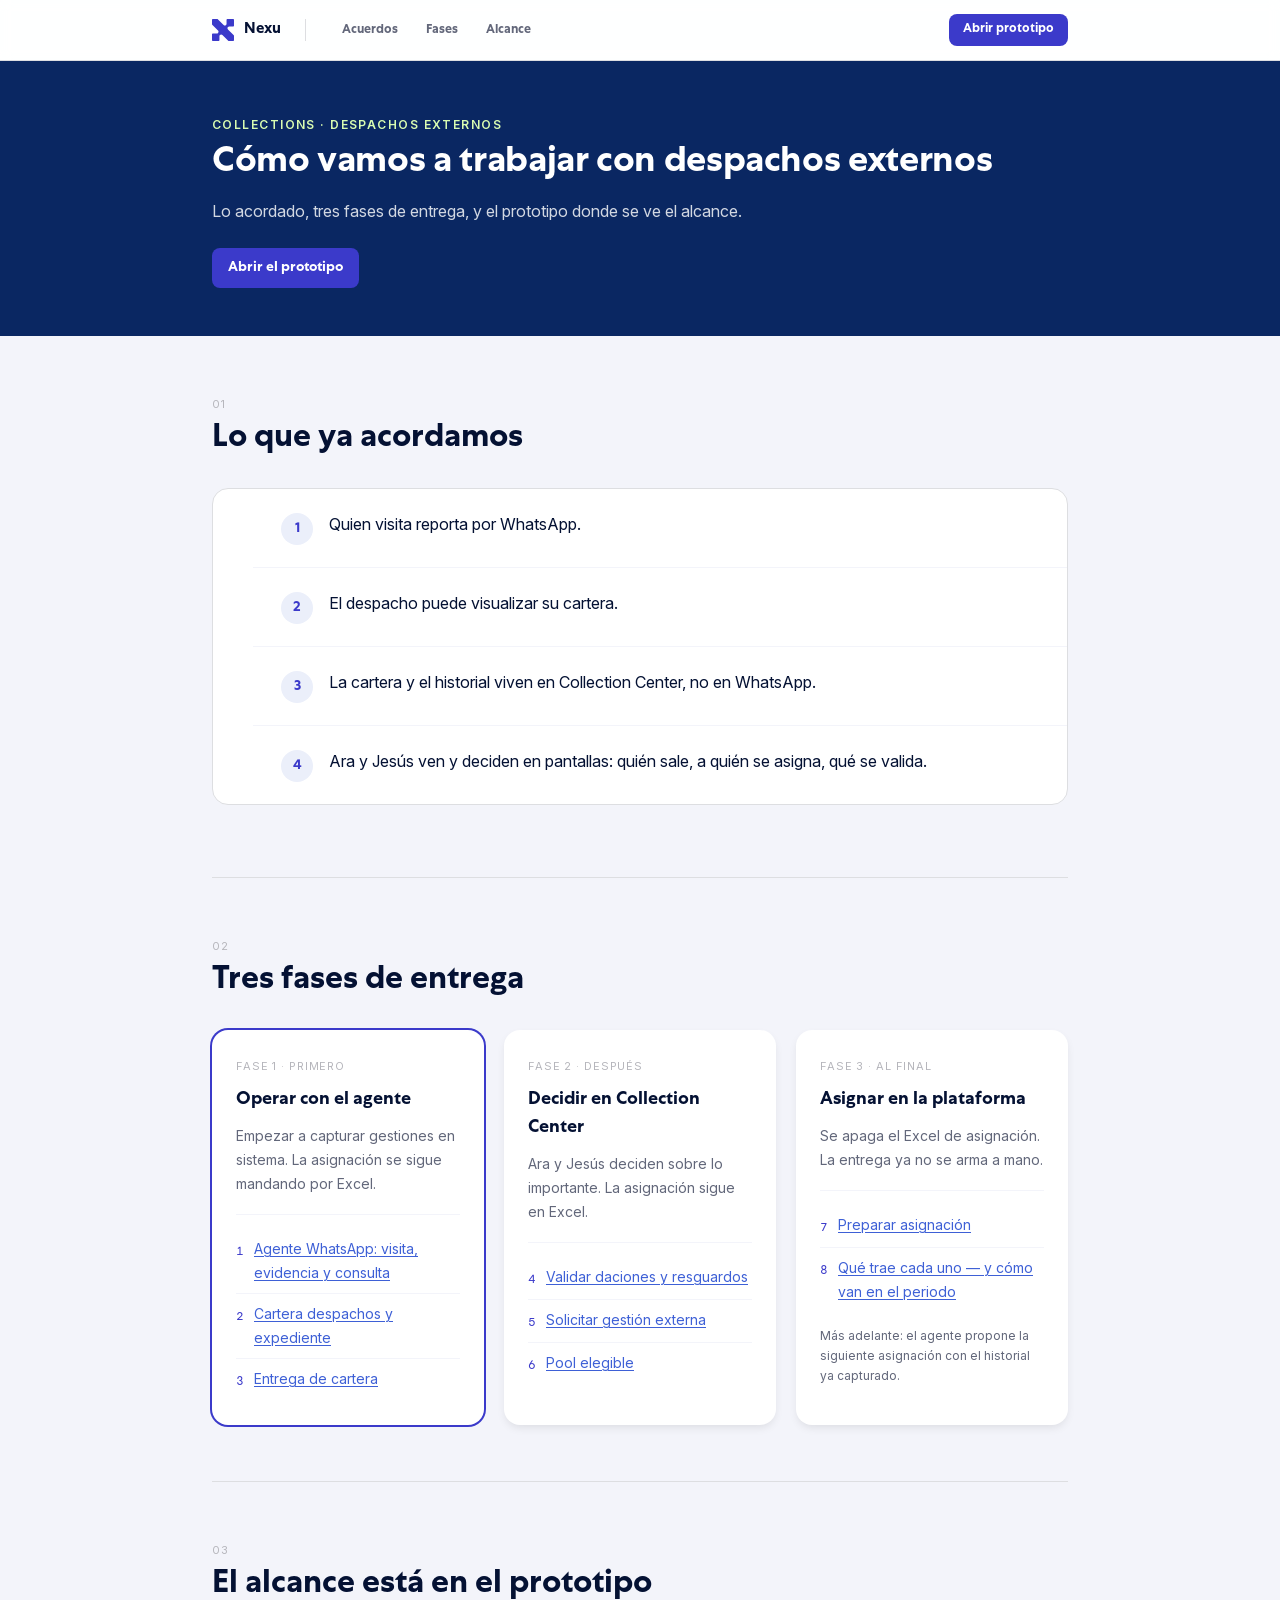
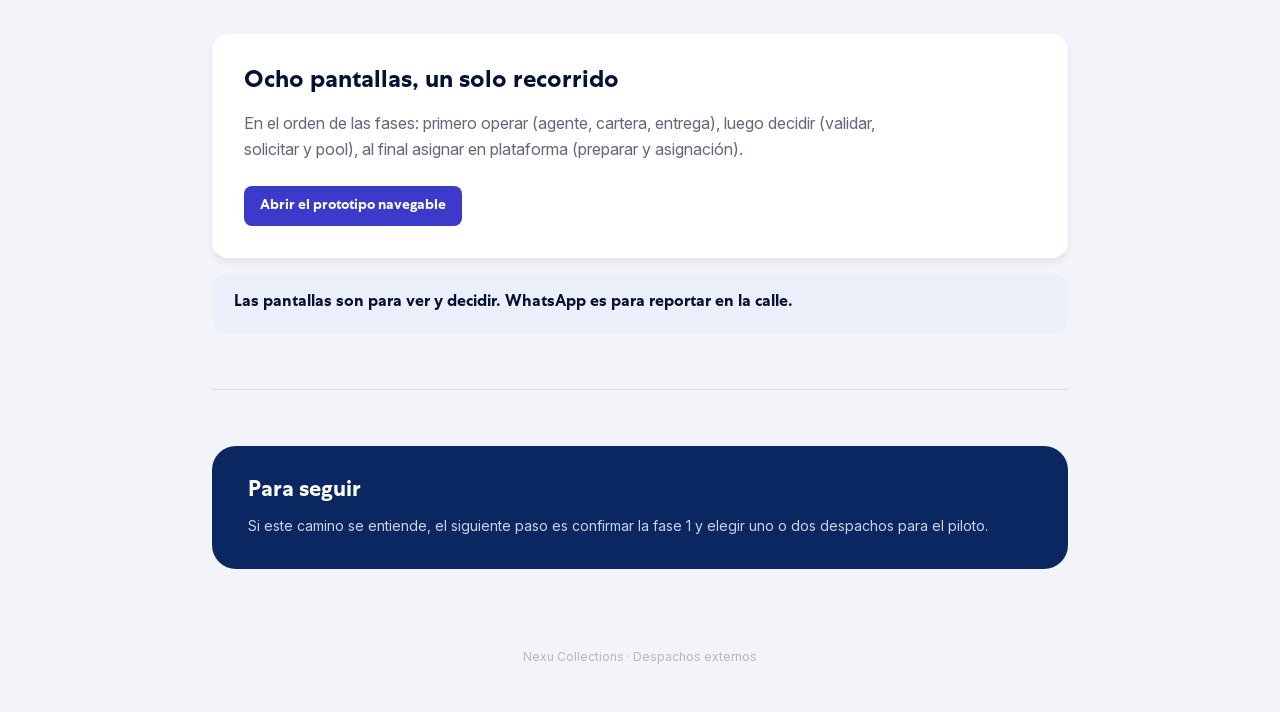
==== commit dd930c98: "Update phase 1 and 2 card copy. Clarify that phase 1 captures gestiones in-system while assignment s" ====
--- a/index.html
+++ b/index.html
@@ -138,7 +138,7 @@
       <div class="card card-raised phase now">
         <p class="lbl">Fase 1 · Primero</p>
         <h3>Operar con el agente</h3>
-        <p>Empezar a capturar y a ver. La asignación se sigue mandando por Excel.</p>
+        <p>Empezar a capturar gestiones en sistema. La asignación se sigue mandando por Excel.</p>
         <ul class="phase-list">
           <li><span class="step">1</span> <a href="prototipos/index.html?start=whatsapp#whatsapp">Agente WhatsApp: visita, evidencia y consulta</a></li>
           <li><span class="step">2</span> <a href="prototipos/index.html?start=cartera#cartera">Cartera despachos y expediente</a></li>
@@ -148,7 +148,7 @@
       <div class="card card-raised phase">
         <p class="lbl">Fase 2 · Después</p>
         <h3>Decidir en Collection Center</h3>
-        <p>Ara y Jesús dejan de perseguir el dato a mano. La asignación sigue en Excel.</p>
+        <p>Ara y Jesús deciden sobre lo importante. La asignación sigue en Excel.</p>
         <ul class="phase-list">
           <li><span class="step">4</span> <a href="prototipos/index.html?start=hitl#hitl">Validar daciones y resguardos</a></li>
           <li><span class="step">5</span> <a href="prototipos/index.html?start=solicitud#solicitud">Solicitar gestión externa</a></li>
